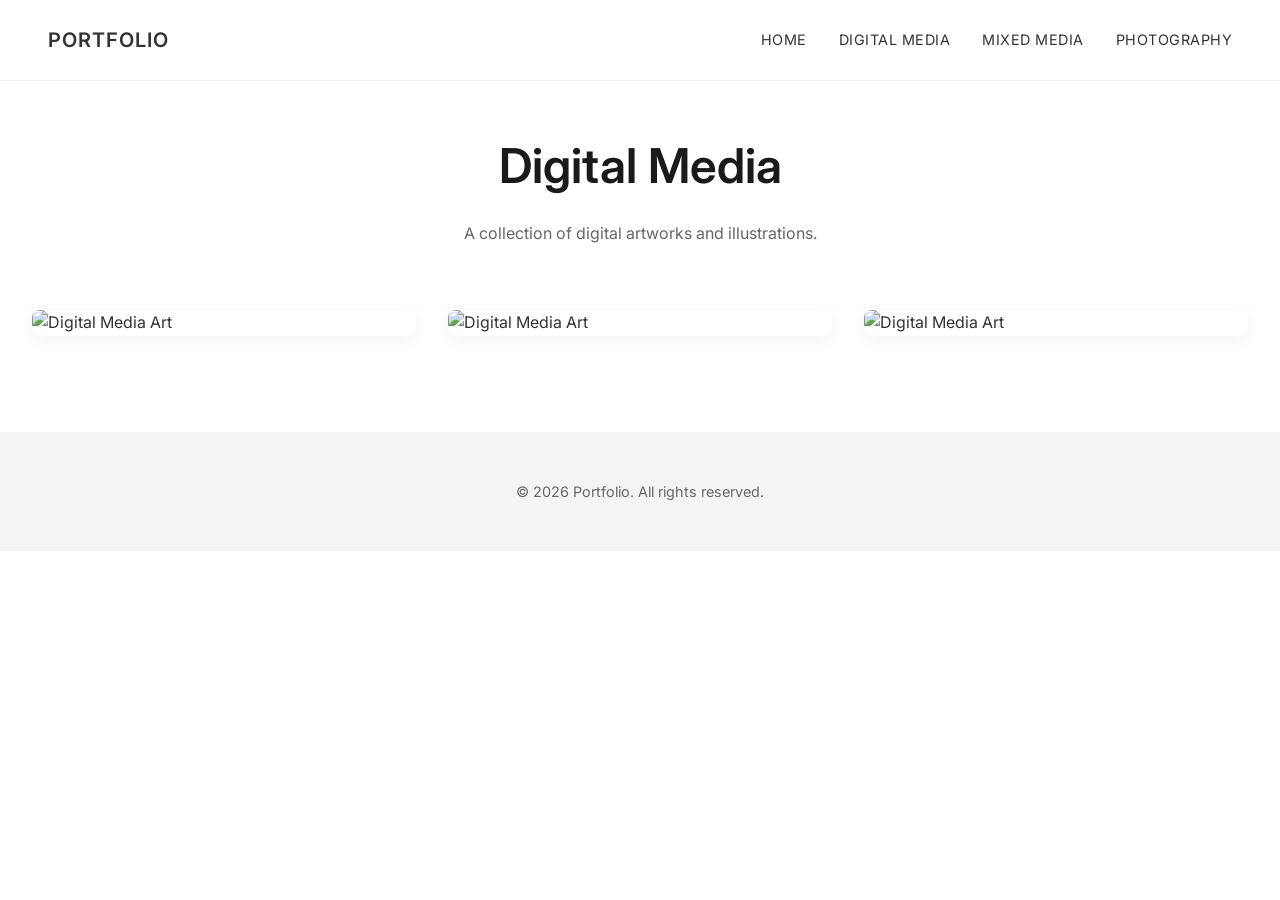
==== digital_media.html @ 63b157ef "initial commit" ====
<!DOCTYPE html>
<html lang="en">
<head>
    <meta charset="UTF-8">
    <meta name="viewport" content="width=device-width, initial-scale=1.0">
    <title>Digital Media | Portfolio</title>
    <link rel="stylesheet" href="css/style.css">
</head>
<body>

    <nav>
        <div class="logo"><a href="index.html">Portfolio</a></div>
        <ul class="nav-links">
            <li><a href="index.html">Home</a></li>
            <li><a href="digital_media.html">Digital Media</a></li>
            <li><a href="mixed_media.html">Mixed Media</a></li>
            <li><a href="photography.html">Photography</a></li>
        </ul>
    </nav>

    <header class="gallery-header fade-in">
        <h1>Digital Media</h1>
        <p>A collection of digital artworks and illustrations.</p>
    </header>

    <main class="gallery-container fade-in">
        <!-- USER INSTRUCTIONS: 
             To add more pictures, copy the <div class="gallery-item"> block below 
             and change the src of the <img> to point to your new image in assets/images/digital_media/
        -->
        
        <div class="gallery-item">
            <img src="https://via.placeholder.com/600x800?text=Image+1" alt="Digital Media Art">
            <div class="gallery-item-overlay">
                <div class="gallery-item-title">Artwork Title</div>
                <div class="gallery-item-desc">Digital Illustration</div>
            </div>
        </div>

        <div class="gallery-item">
            <img src="https://via.placeholder.com/600x400?text=Image+2" alt="Digital Media Art">
            <div class="gallery-item-overlay">
                <div class="gallery-item-title">Artwork Title</div>
                <div class="gallery-item-desc">Concept Art</div>
            </div>
        </div>

        <div class="gallery-item">
            <img src="https://via.placeholder.com/600x700?text=Image+3" alt="Digital Media Art">
            <div class="gallery-item-overlay">
                <div class="gallery-item-title">Artwork Title</div>
                <div class="gallery-item-desc">Character Design</div>
            </div>
        </div>
        
    </main>

    <footer>
        <p>&copy; 2026 Portfolio. All rights reserved.</p>
    </footer>

    <script src="js/script.js"></script>
</body>
</html>
---- css/style.css ----
@import url('https://fonts.googleapis.com/css2?family=Inter:wght@300;400;600&display=swap');

:root {
  --primary-color: #1a1a1a;
  --secondary-color: #ffffff;
  --accent-color: #f4f4f5;
  --text-color: #333333;
  --transition-speed: 0.4s;
}

* {
  box-sizing: border-box;
  margin: 0;
  padding: 0;
}

body {
  font-family: 'Inter', sans-serif;
  color: var(--text-color);
  background-color: var(--secondary-color);
  line-height: 1.6;
  overflow-x: hidden;
}

a {
  text-decoration: none;
  color: inherit;
}

/* Typography */
h1, h2, h3 {
  font-weight: 600;
  color: var(--primary-color);
}

/* Animations */
.fade-in {
  opacity: 0;
  transform: translateY(30px);
  transition: opacity var(--transition-speed) ease-out, transform var(--transition-speed) ease-out;
}

.fade-in.visible {
  opacity: 1;
  transform: translateY(0);
}

/* Navbar */
nav {
  position: fixed;
  top: 0;
  width: 100%;
  padding: 1.5rem 3rem;
  display: flex;
  justify-content: space-between;
  align-items: center;
  z-index: 100;
  background: rgba(255, 255, 255, 0.9);
  backdrop-filter: blur(10px);
  border-bottom: 1px solid rgba(0, 0, 0, 0.05);
}

.logo {
  font-size: 1.25rem;
  font-weight: 600;
  letter-spacing: 1px;
  text-transform: uppercase;
}

.nav-links {
  display: flex;
  gap: 2rem;
  list-style: none;
}

.nav-links a {
  font-size: 0.9rem;
  text-transform: uppercase;
  letter-spacing: 0.5px;
  position: relative;
  transition: color 0.3s;
}

.nav-links a:hover {
  color: #666;
}

.nav-links a::after {
  content: '';
  position: absolute;
  width: 0;
  height: 1px;
  bottom: -4px;
  left: 0;
  background-color: var(--primary-color);
  transition: width 0.3s;
}

.nav-links a:hover::after {
  width: 100%;
}

/* Hero Section */
.hero {
  height: 100vh;
  display: flex;
  justify-content: center;
  align-items: center;
  position: relative;
  overflow: hidden;
  background-color: var(--accent-color);
}

.hero img {
  width: 100%;
  height: 100%;
  object-fit: cover;
  position: absolute;
  top: 0;
  left: 0;
  z-index: 1;
}

.hero-overlay {
  position: absolute;
  top: 0;
  left: 0;
  width: 100%;
  height: 100%;
  background: rgba(0, 0, 0, 0.2);
  z-index: 2;
}

.scroll-indicator {
  position: absolute;
  bottom: 40px;
  left: 50%;
  transform: translateX(-50%);
  z-index: 3;
  color: white;
  font-size: 0.8rem;
  letter-spacing: 2px;
  text-transform: uppercase;
  display: flex;
  flex-direction: column;
  align-items: center;
  gap: 10px;
  animation: bounce 2s infinite;
}

.scroll-indicator::after {
  content: '';
  width: 1px;
  height: 40px;
  background-color: white;
  display: block;
}

@keyframes bounce {
  0%, 20%, 50%, 80%, 100% { transform: translateY(0) translateX(-50%); }
  40% { transform: translateY(-15px) translateX(-50%); }
  60% { transform: translateY(-7px) translateX(-50%); }
}

/* Categories Section */
.categories {
  padding: 8rem 2rem;
  max-width: 1200px;
  margin: 0 auto;
}

.section-title {
  text-align: center;
  margin-bottom: 4rem;
  font-size: 2rem;
  letter-spacing: 1px;
}

.category-grid {
  display: grid;
  grid-template-columns: repeat(3, 1fr);
  gap: 4rem;
}

.category-card {
  text-align: center;
  cursor: pointer;
  group: category;
}

.category-icon-wrapper {
  width: 150px;
  height: 150px;
  margin: 0 auto 2rem;
  border-radius: 50%;
  background: var(--accent-color);
  display: flex;
  justify-content: center;
  align-items: center;
  transition: transform 0.4s cubic-bezier(0.175, 0.885, 0.32, 1.275), box-shadow 0.4s;
}

.category-icon-wrapper img {
  width: 80px;
  height: 80px;
  object-fit: contain;
  transition: transform 0.3s;
}

.category-card:hover .category-icon-wrapper {
  transform: translateY(-10px);
  box-shadow: 0 20px 40px rgba(0, 0, 0, 0.08);
}

.category-card:hover .category-icon-wrapper img {
  transform: scale(1.1);
}

.category-card h3 {
  font-size: 1.2rem;
  letter-spacing: 1px;
  transition: color 0.3s;
}

.category-card p {
  color: #888;
  font-size: 0.9rem;
  margin-top: 0.5rem;
}

/* Gallery Pages */
.gallery-header {
  padding: 8rem 2rem 4rem;
  text-align: center;
}

.gallery-header h1 {
  font-size: 3rem;
  margin-bottom: 1rem;
}

.gallery-header p {
  color: #666;
  max-width: 600px;
  margin: 0 auto;
}

.gallery-container {
  max-width: 1400px;
  margin: 0 auto;
  padding: 0 2rem 4rem;
  /* CSS Masonry setup */
  column-count: 3;
  column-gap: 2rem;
}

.gallery-item {
  break-inside: avoid;
  margin-bottom: 2rem;
  border-radius: 8px;
  overflow: hidden;
  position: relative;
  box-shadow: 0 4px 20px rgba(0,0,0,0.05);
  transition: transform 0.4s, box-shadow 0.4s;
}

.gallery-item:hover {
  transform: translateY(-5px);
  box-shadow: 0 15px 30px rgba(0,0,0,0.1);
}

.gallery-item img {
  width: 100%;
  height: auto;
  display: block;
}

.gallery-item-overlay {
  position: absolute;
  bottom: 0;
  left: 0;
  width: 100%;
  padding: 2rem 1.5rem 1.5rem;
  background: linear-gradient(to top, rgba(0,0,0,0.8), transparent);
  color: white;
  opacity: 0;
  transition: opacity 0.3s;
}

.gallery-item:hover .gallery-item-overlay {
  opacity: 1;
}

.gallery-item-title {
  font-size: 1.1rem;
  font-weight: 600;
  margin-bottom: 0.2rem;
}

.gallery-item-desc {
  font-size: 0.85rem;
  opacity: 0.8;
}

/* Footer */
footer {
  text-align: center;
  padding: 3rem;
  background-color: var(--accent-color);
  color: #666;
  font-size: 0.9rem;
}

/* Responsive */
@media (max-width: 992px) {
  .category-grid {
    grid-template-columns: repeat(2, 1fr);
  }
  .gallery-container {
    column-count: 2;
  }
}

@media (max-width: 768px) {
  .category-grid {
    grid-template-columns: 1fr;
  }
  .gallery-container {
    column-count: 1;
  }
  nav {
    padding: 1rem;
  }
  .nav-links {
    display: none; /* simple mobile approach */
  }
}
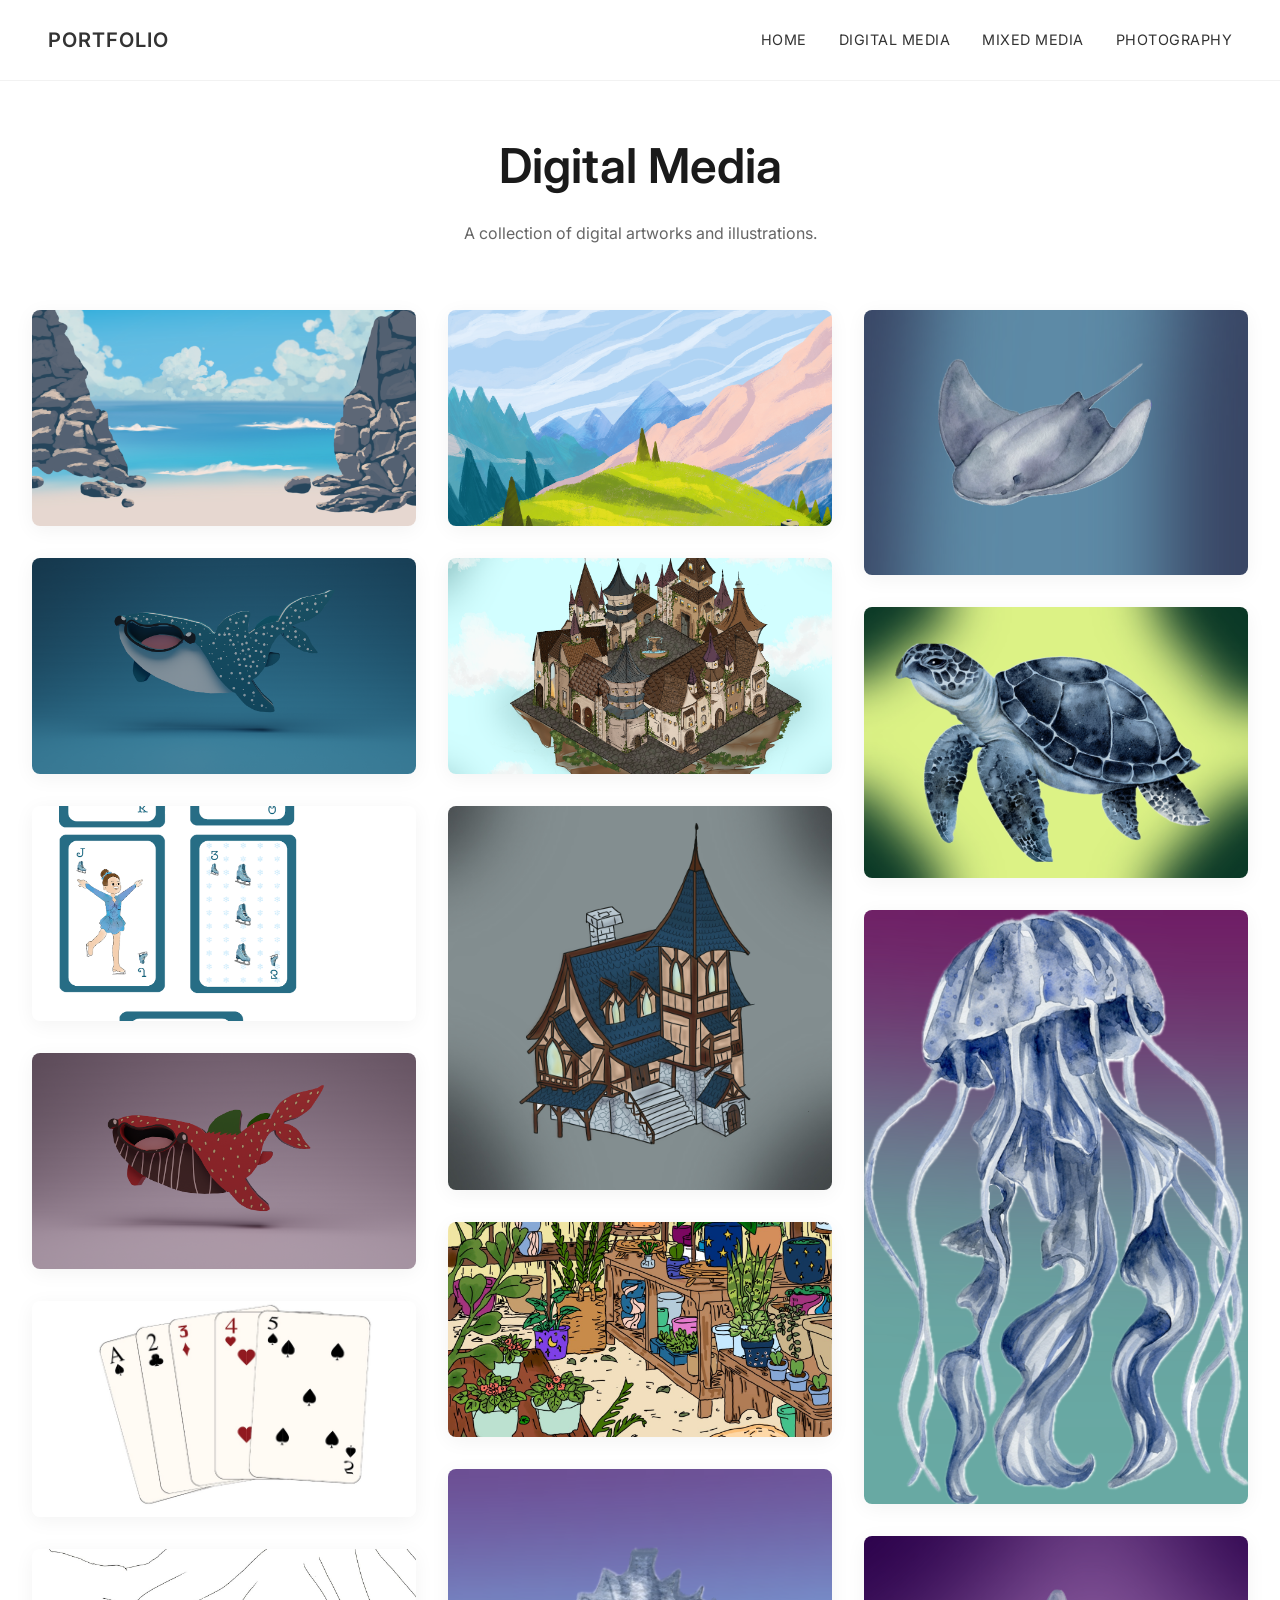
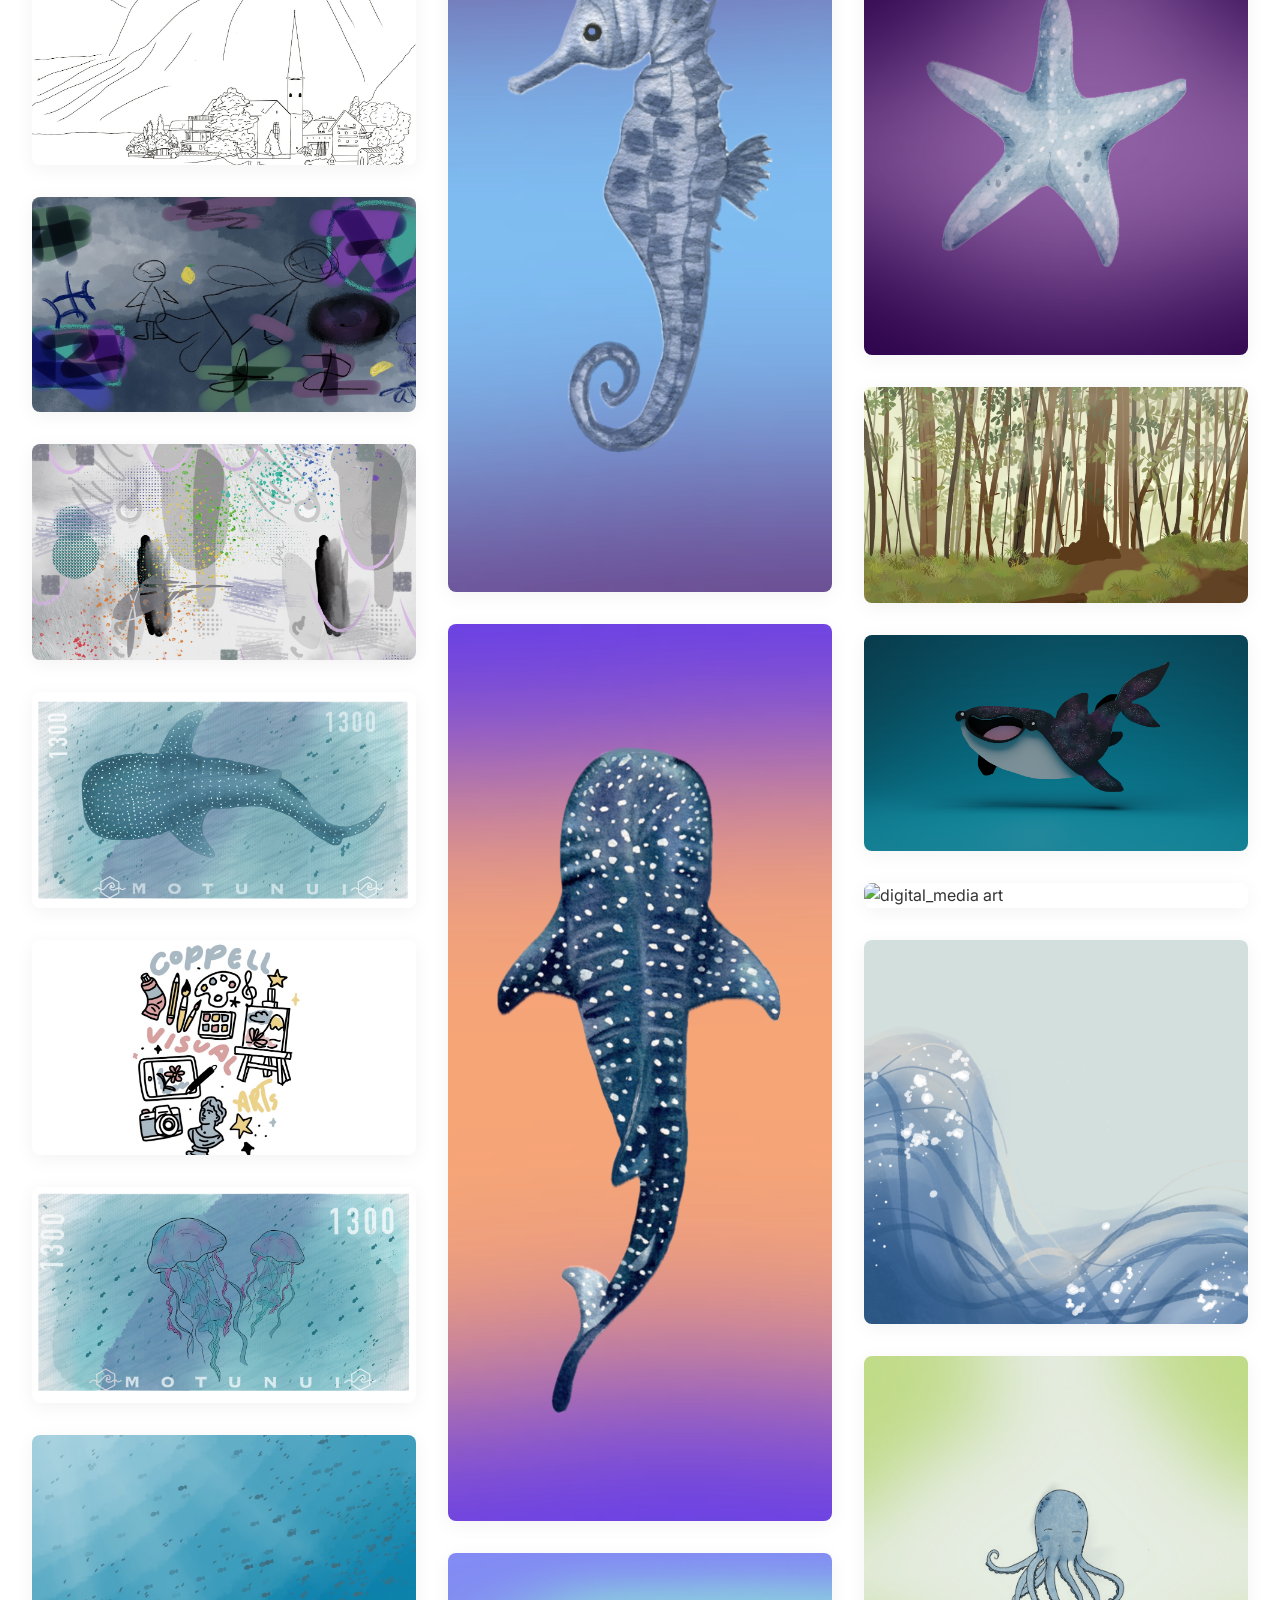
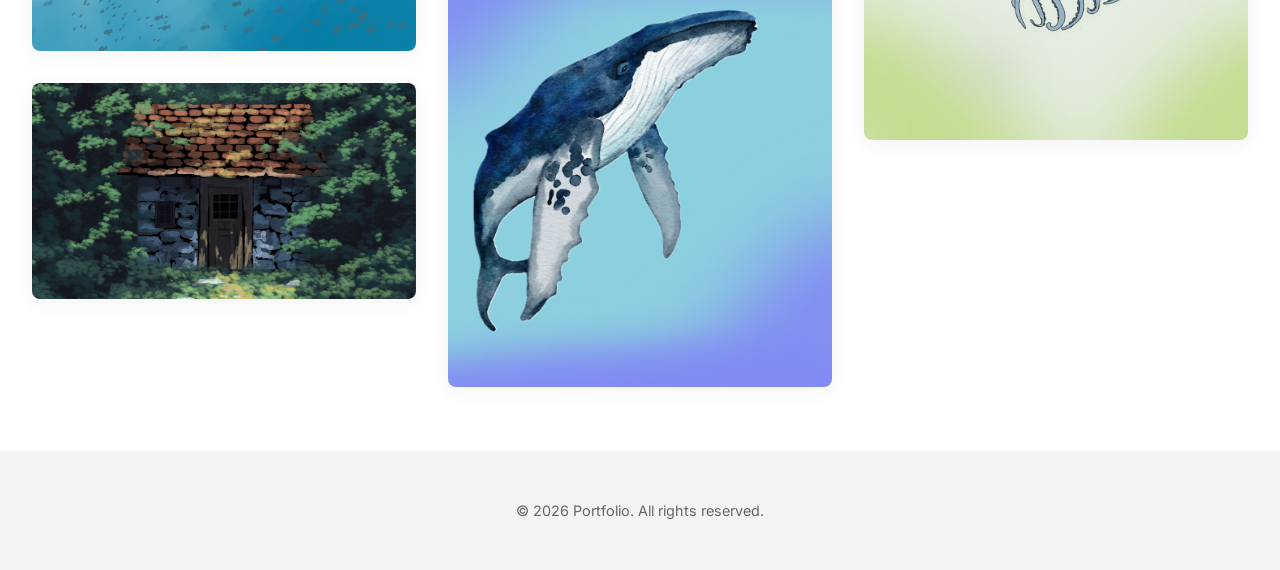
==== commit e10983e8: "Add all user images to HTML files" ====
--- a/digital_media.html
+++ b/digital_media.html
@@ -1,4 +1,4 @@
-<!DOCTYPE html>
+﻿<!DOCTYPE html>
 <html lang="en">
 <head>
     <meta charset="UTF-8">
@@ -24,35 +24,93 @@
     </header>
 
     <main class="gallery-container fade-in">
-        <!-- USER INSTRUCTIONS: 
-             To add more pictures, copy the <div class="gallery-item"> block below 
-             and change the src of the <img> to point to your new image in assets/images/digital_media/
-        -->
-        
         <div class="gallery-item">
-            <img src="https://via.placeholder.com/600x800?text=Image+1" alt="Digital Media Art">
-            <div class="gallery-item-overlay">
-                <div class="gallery-item-title">Artwork Title</div>
-                <div class="gallery-item-desc">Digital Illustration</div>
-            </div>
+            <img src="assets/images/digital_media/10.png" alt="digital_media art" loading="lazy">
         </div>
-
         <div class="gallery-item">
-            <img src="https://via.placeholder.com/600x400?text=Image+2" alt="Digital Media Art">
-            <div class="gallery-item-overlay">
-                <div class="gallery-item-title">Artwork Title</div>
-                <div class="gallery-item-desc">Concept Art</div>
-            </div>
+            <img src="assets/images/digital_media/11.png" alt="digital_media art" loading="lazy">
         </div>
-
         <div class="gallery-item">
-            <img src="https://via.placeholder.com/600x700?text=Image+3" alt="Digital Media Art">
-            <div class="gallery-item-overlay">
-                <div class="gallery-item-title">Artwork Title</div>
-                <div class="gallery-item-desc">Character Design</div>
-            </div>
+            <img src="assets/images/digital_media/111.png" alt="digital_media art" loading="lazy">
         </div>
-        
+        <div class="gallery-item">
+            <img src="assets/images/digital_media/13.png" alt="digital_media art" loading="lazy">
+        </div>
+        <div class="gallery-item">
+            <img src="assets/images/digital_media/14.png" alt="digital_media art" loading="lazy">
+        </div>
+        <div class="gallery-item">
+            <img src="assets/images/digital_media/16.jpg" alt="digital_media art" loading="lazy">
+        </div>
+        <div class="gallery-item">
+            <img src="assets/images/digital_media/2.jpg" alt="digital_media art" loading="lazy">
+        </div>
+        <div class="gallery-item">
+            <img src="assets/images/digital_media/3.png" alt="digital_media art" loading="lazy">
+        </div>
+        <div class="gallery-item">
+            <img src="assets/images/digital_media/4.png" alt="digital_media art" loading="lazy">
+        </div>
+        <div class="gallery-item">
+            <img src="assets/images/digital_media/5.jpg" alt="digital_media art" loading="lazy">
+        </div>
+        <div class="gallery-item">
+            <img src="assets/images/digital_media/5.png" alt="digital_media art" loading="lazy">
+        </div>
+        <div class="gallery-item">
+            <img src="assets/images/digital_media/6.jpg" alt="digital_media art" loading="lazy">
+        </div>
+        <div class="gallery-item">
+            <img src="assets/images/digital_media/7.png" alt="digital_media art" loading="lazy">
+        </div>
+        <div class="gallery-item">
+            <img src="assets/images/digital_media/8.png" alt="digital_media art" loading="lazy">
+        </div>
+        <div class="gallery-item">
+            <img src="assets/images/digital_media/9.png" alt="digital_media art" loading="lazy">
+        </div>
+        <div class="gallery-item">
+            <img src="assets/images/digital_media/IMG_3207.jpg" alt="digital_media art" loading="lazy">
+        </div>
+        <div class="gallery-item">
+            <img src="assets/images/digital_media/plants .jpg" alt="digital_media art" loading="lazy">
+        </div>
+        <div class="gallery-item">
+            <img src="assets/images/digital_media/Subject 1.png" alt="digital_media art" loading="lazy">
+        </div>
+        <div class="gallery-item">
+            <img src="assets/images/digital_media/Subject 2.png" alt="digital_media art" loading="lazy">
+        </div>
+        <div class="gallery-item">
+            <img src="assets/images/digital_media/Subject 3.png" alt="digital_media art" loading="lazy">
+        </div>
+        <div class="gallery-item">
+            <img src="assets/images/digital_media/Subject 4.png" alt="digital_media art" loading="lazy">
+        </div>
+        <div class="gallery-item">
+            <img src="assets/images/digital_media/Subject 5.png" alt="digital_media art" loading="lazy">
+        </div>
+        <div class="gallery-item">
+            <img src="assets/images/digital_media/Subject 6.png" alt="digital_media art" loading="lazy">
+        </div>
+        <div class="gallery-item">
+            <img src="assets/images/digital_media/Subject.png" alt="digital_media art" loading="lazy">
+        </div>
+        <div class="gallery-item">
+            <img src="assets/images/digital_media/unnamed.jpg" alt="digital_media art" loading="lazy">
+        </div>
+        <div class="gallery-item">
+            <img src="assets/images/digital_media/unnamed.png" alt="digital_media art" loading="lazy">
+        </div>
+        <div class="gallery-item">
+            <img src="assets/images/digital_media/Untitled_Artwork 1.jpg" alt="digital_media art" loading="lazy">
+        </div>
+        <div class="gallery-item">
+            <img src="assets/images/digital_media/Untitled_Artwork.jpg" alt="digital_media art" loading="lazy">
+        </div>
+        <div class="gallery-item">
+            <img src="assets/images/digital_media/Untitled_Artwork.png" alt="digital_media art" loading="lazy">
+        </div>
     </main>
 
     <footer>
@@ -62,3 +120,4 @@
     <script src="js/script.js"></script>
 </body>
 </html>
+
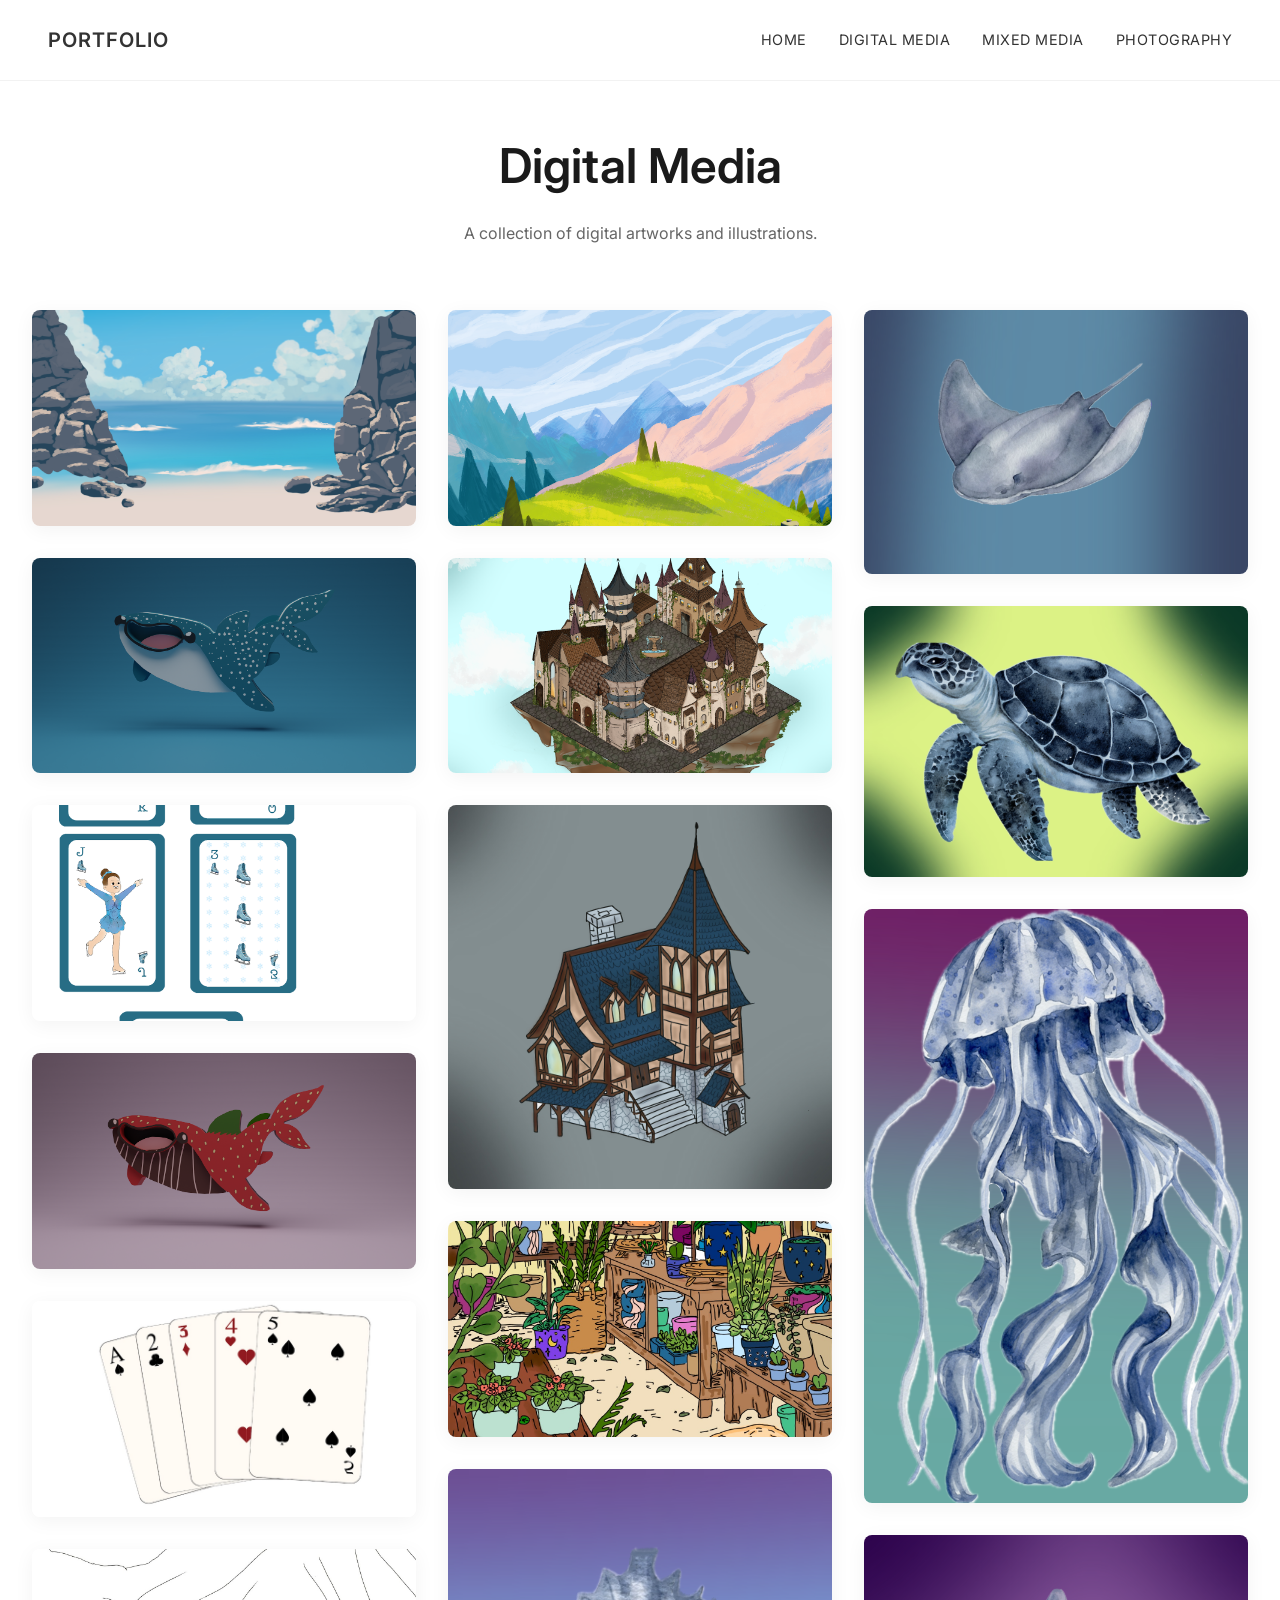
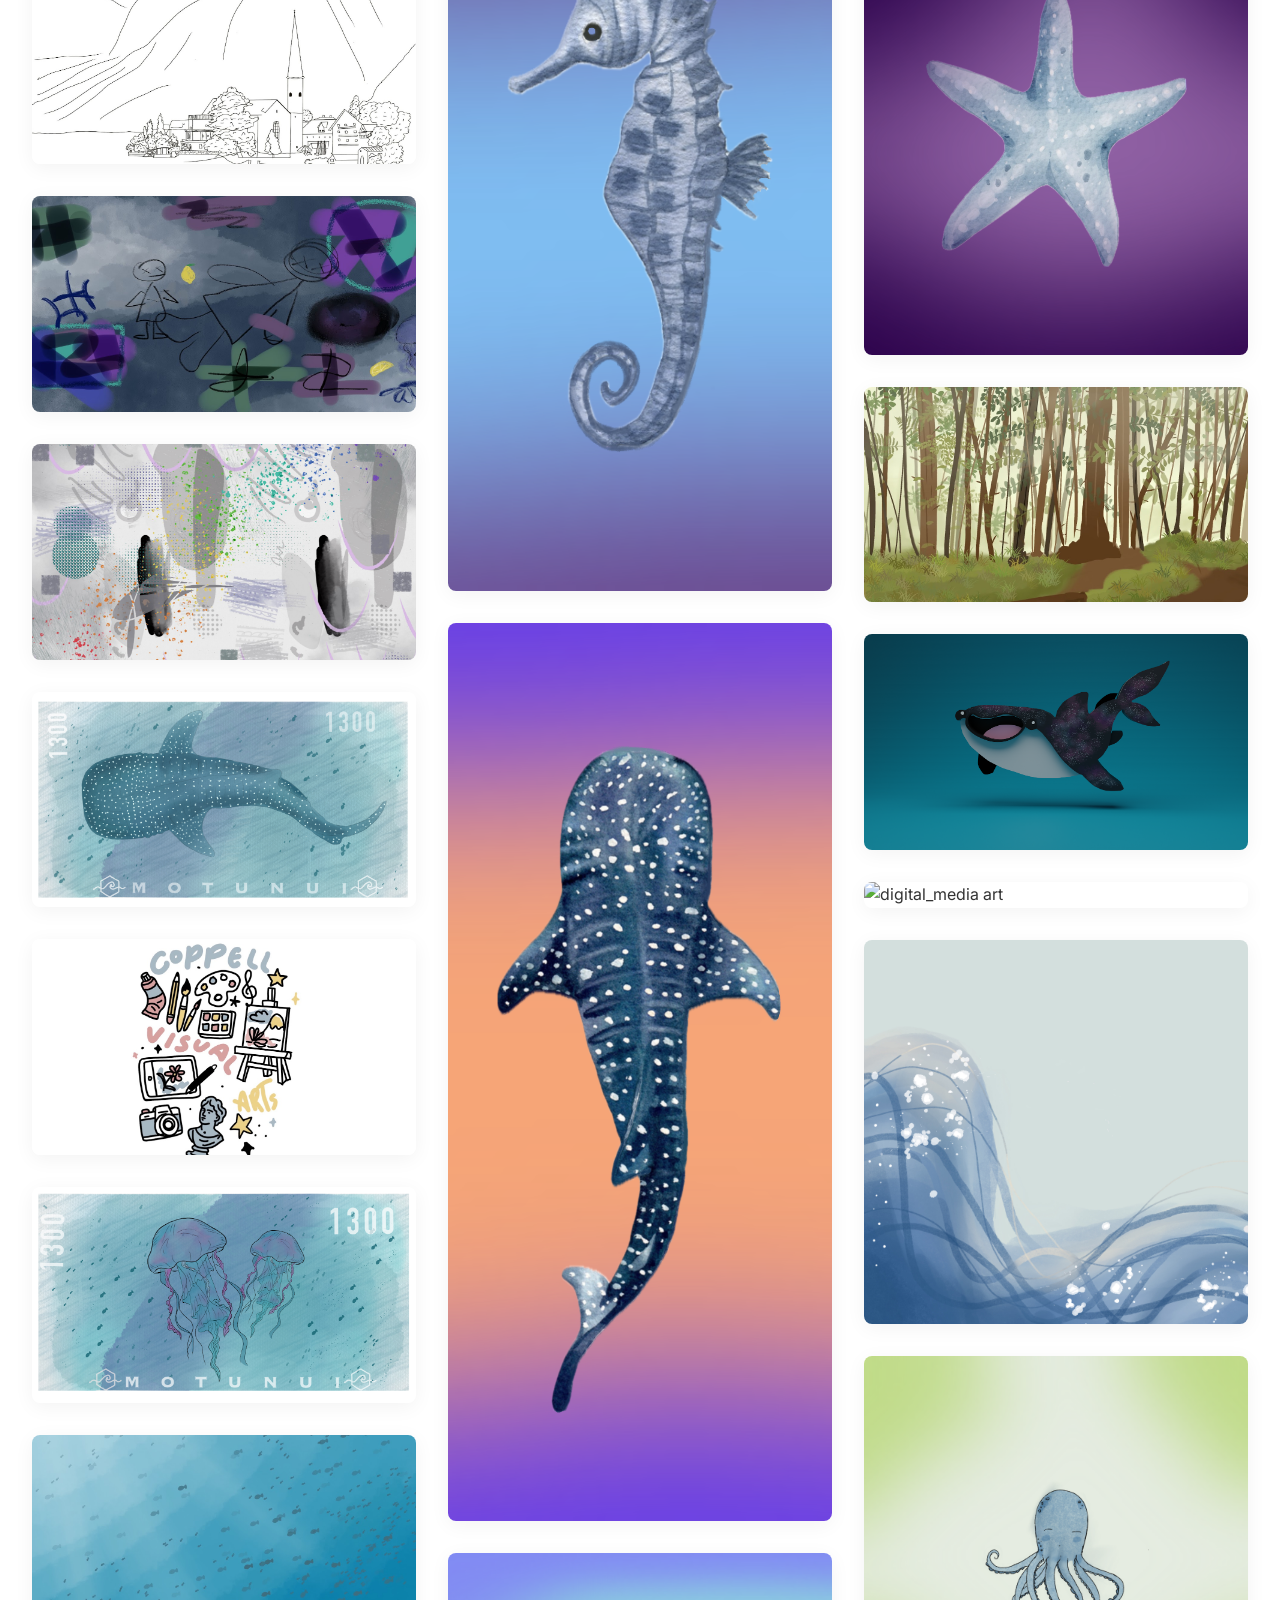
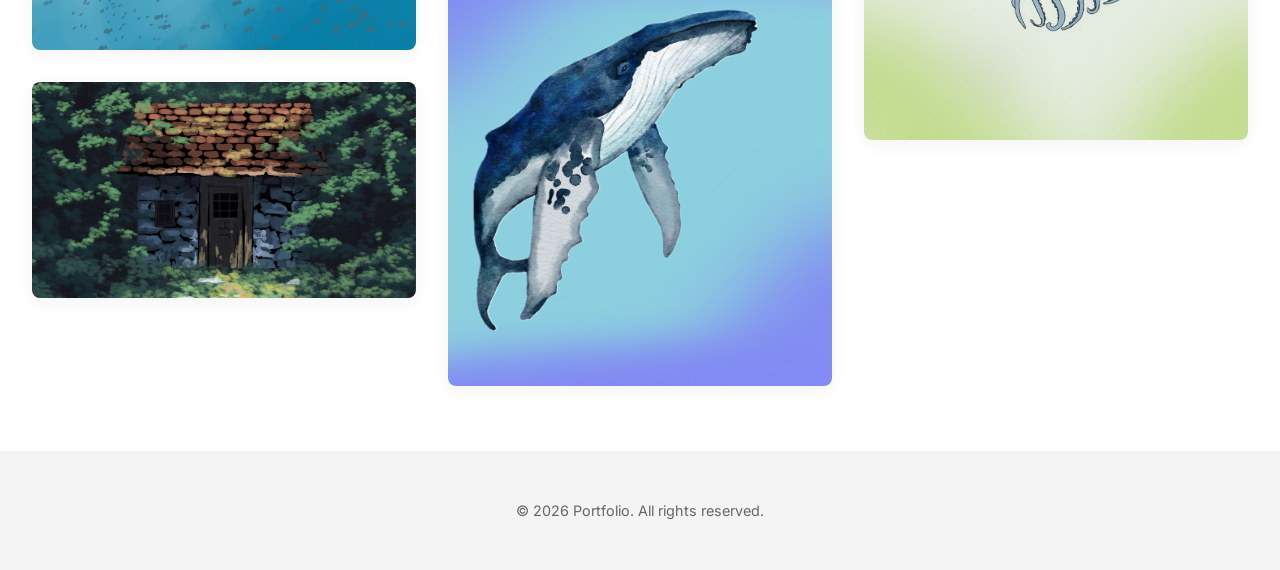
==== commit c9f9087b: "Add 3D tilt and parallax scroll effects" ====
--- a/digital_media.html
+++ b/digital_media.html
@@ -24,91 +24,91 @@
     </header>
 
     <main class="gallery-container fade-in">
-        <div class="gallery-item">
+        <div class="gallery-item" data-tilt>
             <img src="assets/images/digital_media/10.png" alt="digital_media art" loading="lazy">
         </div>
-        <div class="gallery-item">
+        <div class="gallery-item" data-tilt>
             <img src="assets/images/digital_media/11.png" alt="digital_media art" loading="lazy">
         </div>
-        <div class="gallery-item">
+        <div class="gallery-item" data-tilt>
             <img src="assets/images/digital_media/111.png" alt="digital_media art" loading="lazy">
         </div>
-        <div class="gallery-item">
+        <div class="gallery-item" data-tilt>
             <img src="assets/images/digital_media/13.png" alt="digital_media art" loading="lazy">
         </div>
-        <div class="gallery-item">
+        <div class="gallery-item" data-tilt>
             <img src="assets/images/digital_media/14.png" alt="digital_media art" loading="lazy">
         </div>
-        <div class="gallery-item">
+        <div class="gallery-item" data-tilt>
             <img src="assets/images/digital_media/16.jpg" alt="digital_media art" loading="lazy">
         </div>
-        <div class="gallery-item">
+        <div class="gallery-item" data-tilt>
             <img src="assets/images/digital_media/2.jpg" alt="digital_media art" loading="lazy">
         </div>
-        <div class="gallery-item">
+        <div class="gallery-item" data-tilt>
             <img src="assets/images/digital_media/3.png" alt="digital_media art" loading="lazy">
         </div>
-        <div class="gallery-item">
+        <div class="gallery-item" data-tilt>
             <img src="assets/images/digital_media/4.png" alt="digital_media art" loading="lazy">
         </div>
-        <div class="gallery-item">
+        <div class="gallery-item" data-tilt>
             <img src="assets/images/digital_media/5.jpg" alt="digital_media art" loading="lazy">
         </div>
-        <div class="gallery-item">
+        <div class="gallery-item" data-tilt>
             <img src="assets/images/digital_media/5.png" alt="digital_media art" loading="lazy">
         </div>
-        <div class="gallery-item">
+        <div class="gallery-item" data-tilt>
             <img src="assets/images/digital_media/6.jpg" alt="digital_media art" loading="lazy">
         </div>
-        <div class="gallery-item">
+        <div class="gallery-item" data-tilt>
             <img src="assets/images/digital_media/7.png" alt="digital_media art" loading="lazy">
         </div>
-        <div class="gallery-item">
+        <div class="gallery-item" data-tilt>
             <img src="assets/images/digital_media/8.png" alt="digital_media art" loading="lazy">
         </div>
-        <div class="gallery-item">
+        <div class="gallery-item" data-tilt>
             <img src="assets/images/digital_media/9.png" alt="digital_media art" loading="lazy">
         </div>
-        <div class="gallery-item">
+        <div class="gallery-item" data-tilt>
             <img src="assets/images/digital_media/IMG_3207.jpg" alt="digital_media art" loading="lazy">
         </div>
-        <div class="gallery-item">
+        <div class="gallery-item" data-tilt>
             <img src="assets/images/digital_media/plants .jpg" alt="digital_media art" loading="lazy">
         </div>
-        <div class="gallery-item">
+        <div class="gallery-item" data-tilt>
             <img src="assets/images/digital_media/Subject 1.png" alt="digital_media art" loading="lazy">
         </div>
-        <div class="gallery-item">
+        <div class="gallery-item" data-tilt>
             <img src="assets/images/digital_media/Subject 2.png" alt="digital_media art" loading="lazy">
         </div>
-        <div class="gallery-item">
+        <div class="gallery-item" data-tilt>
             <img src="assets/images/digital_media/Subject 3.png" alt="digital_media art" loading="lazy">
         </div>
-        <div class="gallery-item">
+        <div class="gallery-item" data-tilt>
             <img src="assets/images/digital_media/Subject 4.png" alt="digital_media art" loading="lazy">
         </div>
-        <div class="gallery-item">
+        <div class="gallery-item" data-tilt>
             <img src="assets/images/digital_media/Subject 5.png" alt="digital_media art" loading="lazy">
         </div>
-        <div class="gallery-item">
+        <div class="gallery-item" data-tilt>
             <img src="assets/images/digital_media/Subject 6.png" alt="digital_media art" loading="lazy">
         </div>
-        <div class="gallery-item">
+        <div class="gallery-item" data-tilt>
             <img src="assets/images/digital_media/Subject.png" alt="digital_media art" loading="lazy">
         </div>
-        <div class="gallery-item">
+        <div class="gallery-item" data-tilt>
             <img src="assets/images/digital_media/unnamed.jpg" alt="digital_media art" loading="lazy">
         </div>
-        <div class="gallery-item">
+        <div class="gallery-item" data-tilt>
             <img src="assets/images/digital_media/unnamed.png" alt="digital_media art" loading="lazy">
         </div>
-        <div class="gallery-item">
+        <div class="gallery-item" data-tilt>
             <img src="assets/images/digital_media/Untitled_Artwork 1.jpg" alt="digital_media art" loading="lazy">
         </div>
-        <div class="gallery-item">
+        <div class="gallery-item" data-tilt>
             <img src="assets/images/digital_media/Untitled_Artwork.jpg" alt="digital_media art" loading="lazy">
         </div>
-        <div class="gallery-item">
+        <div class="gallery-item" data-tilt>
             <img src="assets/images/digital_media/Untitled_Artwork.png" alt="digital_media art" loading="lazy">
         </div>
     </main>
@@ -121,3 +121,5 @@
 </body>
 </html>
 
+
+
--- a/css/style.css
+++ b/css/style.css
@@ -36,13 +36,14 @@
 /* Animations */
 .fade-in {
   opacity: 0;
-  transform: translateY(30px);
-  transition: opacity var(--transition-speed) ease-out, transform var(--transition-speed) ease-out;
+  transform: perspective(1000px) rotateX(15deg) translateY(50px);
+  transform-style: preserve-3d;
+  transition: opacity 0.8s ease-out, transform 0.8s cubic-bezier(0.175, 0.885, 0.32, 1);
 }
 
 .fade-in.visible {
   opacity: 1;
-  transform: translateY(0);
+  transform: perspective(1000px) rotateX(0deg) translateY(0);
 }
 
 /* Navbar */
@@ -113,9 +114,9 @@
 
 .hero img {
   width: 100%;
-  height: 100%;
+  height: 100vh;
   object-fit: cover;
-  position: absolute;
+  position: fixed;
   top: 0;
   left: 0;
   z-index: 1;
@@ -127,8 +128,9 @@
   left: 0;
   width: 100%;
   height: 100%;
-  background: rgba(0, 0, 0, 0.2);
+  background: linear-gradient(to bottom, rgba(0,0,0,0.3) 0%, rgba(0,0,0,0.1) 60%, var(--secondary-color) 100%);
   z-index: 2;
+  pointer-events: none;
 }
 
 .scroll-indicator {
@@ -167,6 +169,9 @@
   padding: 8rem 2rem;
   max-width: 1200px;
   margin: 0 auto;
+  position: relative;
+  z-index: 10;
+  background-color: var(--secondary-color);
 }
 
 .section-title {
@@ -232,6 +237,9 @@
 .gallery-header {
   padding: 8rem 2rem 4rem;
   text-align: center;
+  position: relative;
+  z-index: 10;
+  background-color: var(--secondary-color);
 }
 
 .gallery-header h1 {
@@ -249,9 +257,11 @@
   max-width: 1400px;
   margin: 0 auto;
   padding: 0 2rem 4rem;
-  /* CSS Masonry setup */
   column-count: 3;
   column-gap: 2rem;
+  position: relative;
+  z-index: 10;
+  background-color: var(--secondary-color);
 }
 
 .gallery-item {
@@ -309,6 +319,8 @@
   background-color: var(--accent-color);
   color: #666;
   font-size: 0.9rem;
+  position: relative;
+  z-index: 10;
 }
 
 /* Responsive */
